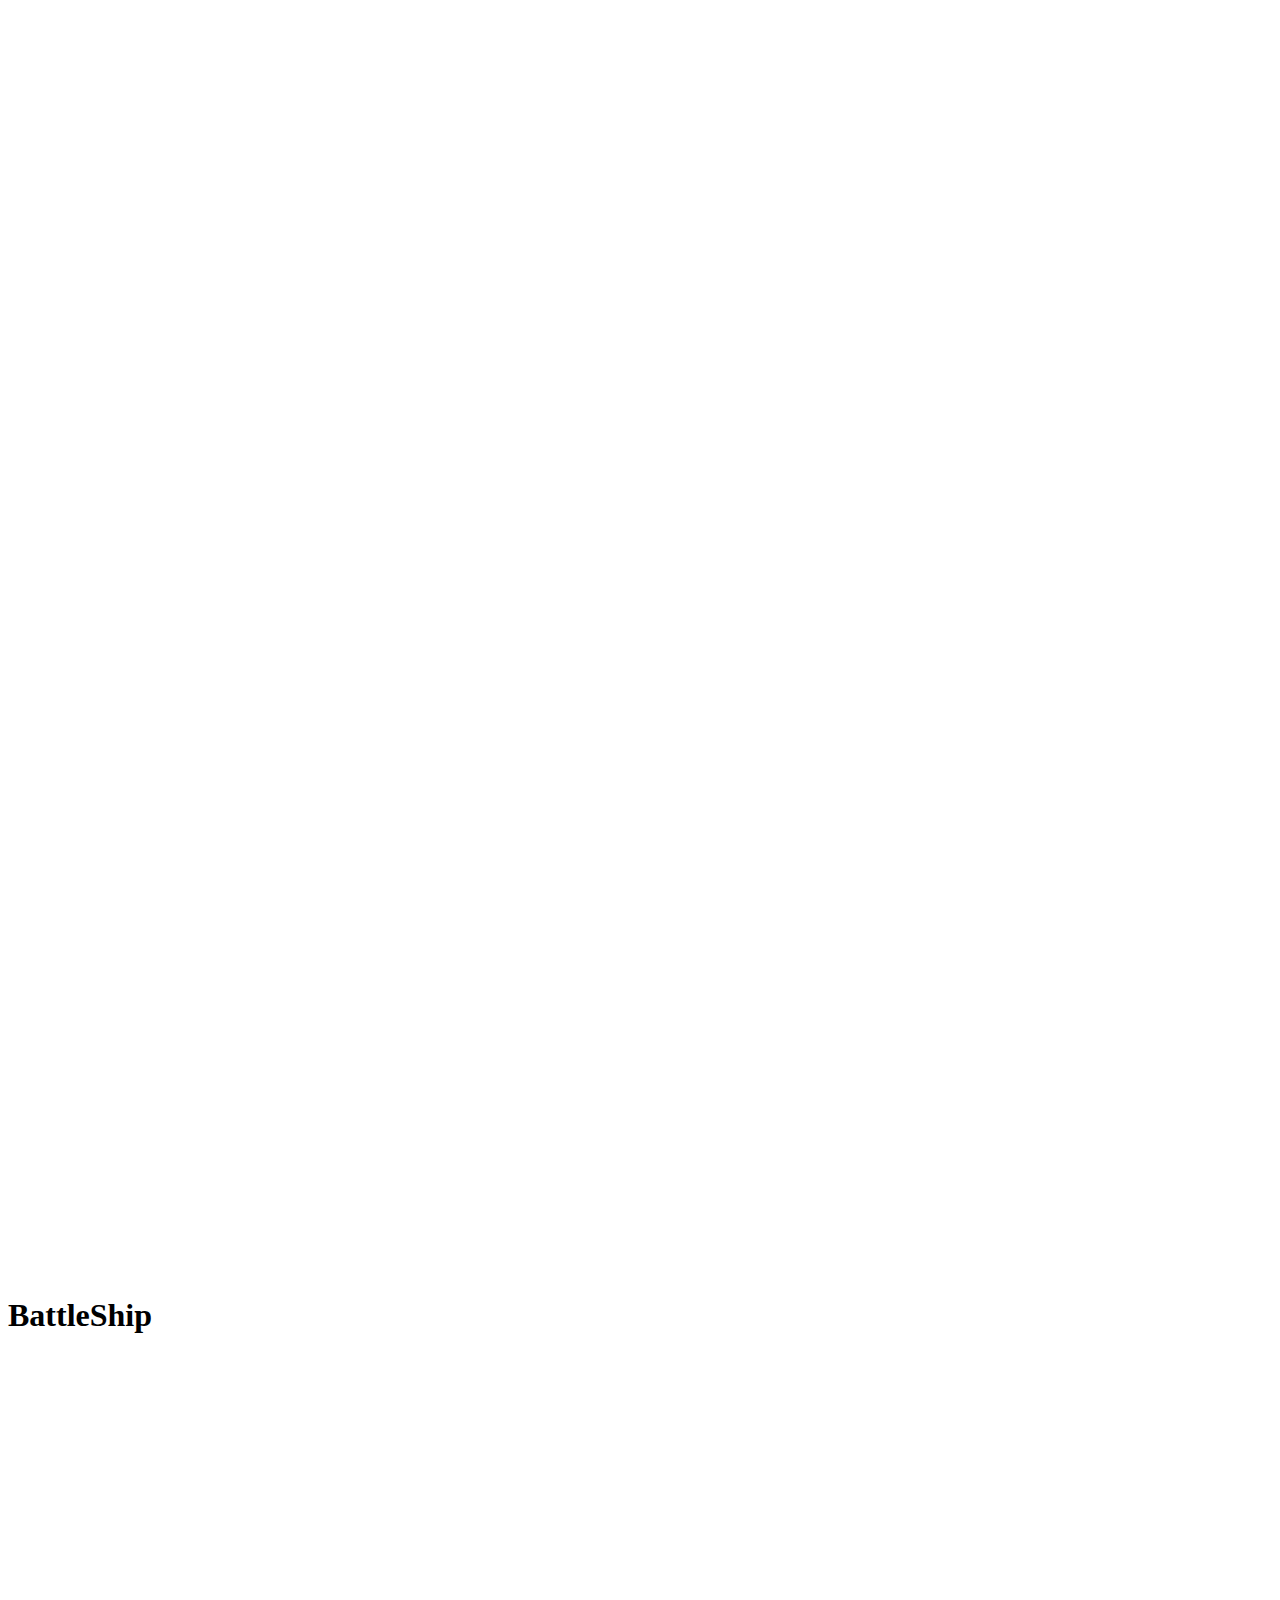
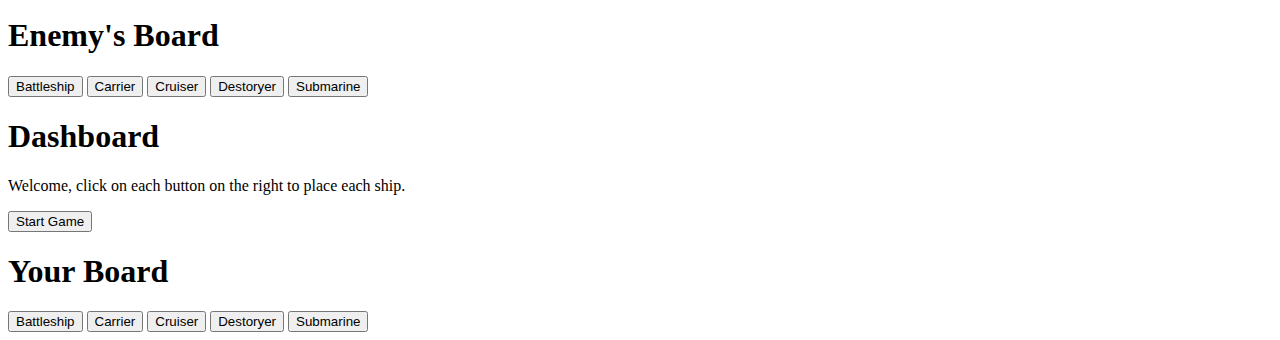
==== index.html @ da105423 "added html" ====
<!DOCTYPE html>
<html lang="en">
  <head>
    <meta charset="UTF-8" />
    <meta http-equiv="X-UA-Compatible" content="IE=edge" />
    <meta name="viewport" content="width=device-width, initial-scale=1.0" />
    <script src="./Ships/Carrier.js" type="module" defer></script>
    <script src="./Ships/Battleship.js" type="module" defer></script>
    <script src="./Ships/Cruiser.js" type="module" defer></script>
    <script src="./Ships/Destroyer.js" type="module" defer></script>
    <script src="./Ships/Submarine.js" type="module" defer></script>
    <script src="index.js" type="module" defer></script>
    <link rel="stylesheet" href="index.css" />
    <title>BattleShip</title>
  </head>

  <!--Hey! This is the original version
of Simple CSS Waves-->

  <div class="header">
    <!--Content before waves-->
    <div class="inner-header flex">
      <!--Just the logo.. Don't mind this-->
      <svg
        version="1.1"
        class="logo"
        baseProfile="tiny"
        id="Layer_1"
        xmlns="http://www.w3.org/2000/svg"
        xmlns:xlink="http://www.w3.org/1999/xlink"
        x="0px"
        y="0px"
        viewBox="0 0 500 500"
        xml:space="preserve"
      >
        <path
          fill="#FFFFFF"
          stroke="#000000"
          stroke-width="10"
          stroke-miterlimit="10"
          d="M57,283"
        />
        <g>
          <path
            fill="#fff"
            d="M250.4,0.8C112.7,0.8,1,112.4,1,250.2c0,137.7,111.7,249.4,249.4,249.4c137.7,0,249.4-111.7,249.4-249.4
C499.8,112.4,388.1,0.8,250.4,0.8z M383.8,326.3c-62,0-101.4-14.1-117.6-46.3c-17.1-34.1-2.3-75.4,13.2-104.1
c-22.4,3-38.4,9.2-47.8,18.3c-11.2,10.9-13.6,26.7-16.3,45c-3.1,20.8-6.6,44.4-25.3,62.4c-19.8,19.1-51.6,26.9-100.2,24.6l1.8-39.7		c35.9,1.6,59.7-2.9,70.8-13.6c8.9-8.6,11.1-22.9,13.5-39.6c6.3-42,14.8-99.4,141.4-99.4h41L333,166c-12.6,16-45.4,68.2-31.2,96.2	c9.2,18.3,41.5,25.6,91.2,24.2l1.1,39.8C390.5,326.2,387.1,326.3,383.8,326.3z"
          />
        </g>
      </svg>
      <h1>BattleShip</h1>
    </div>

    <!--Waves Container-->
    <div>
      <svg
        class="waves"
        xmlns="http://www.w3.org/2000/svg"
        xmlns:xlink="http://www.w3.org/1999/xlink"
        viewBox="0 24 150 28"
        preserveAspectRatio="none"
        shape-rendering="auto"
      >
        <defs>
          <path
            id="gentle-wave"
            d="M-160 44c30 0 58-18 88-18s 58 18 88 18 58-18 88-18 58 18 88 18 v44h-352z"
          />
        </defs>
        <g class="parallax">
          <use
            xlink:href="#gentle-wave"
            x="48"
            y="0"
            fill="rgba(255,255,255,0.7"
          />
          <use
            xlink:href="#gentle-wave"
            x="48"
            y="3"
            fill="rgba(255,255,255,0.5)"
          />
          <use
            xlink:href="#gentle-wave"
            x="48"
            y="5"
            fill="rgba(255,255,255,0.3)"
          />
          <use xlink:href="#gentle-wave" x="48" y="7" fill="#fff" />
        </g>
      </svg>
    </div>
    <!--Waves end-->
  </div>
  <!--Header ends-->

  <!--Content starts-->
  <div class="content flex">
    <body>
      <div class="parent-container">
        <div class="container">
          <h1 class="board-titles">Enemy's Board</h1>
          <div class="board" id="attackBoard"></div>
          <div class="buttons">
            <button class="enemy-btn ships" id="enemy-0">Battleship</button>
            <button class="enemy-btn ships" id="enemy-1">Carrier</button>
            <button class="enemy-btn ships" id="enemy-2">Cruiser</button>
            <button class="enemy-btn ships" id="enemy-3">Destoryer</button>
            <button class="enemy-btn ships" id="enemy-4">Submarine</button>
          </div>
        </div>
        <div class="dash">
          <h1 class="dash-content">Dashboard</h1>
          <p class="dash-text">Welcome, click on <span>each button</span> on the right to place each ship.</p>
          <button class="user-btn ships">Start Game</button>
        </div>
        <div class="container">
          <h1 class="board-titles">Your Board</h1>
          <div class="board" id="playerBoard"></div>
          <div class="buttons">
            <button class="user-btn ships" id="user-0">Battleship</button>
            <button class="user-btn ships" id="user-1">Carrier</button>
            <button class="user-btn ships" id="user-2">Cruiser</button>
            <button class="user-btn ships" id="user-3">Destoryer</button>
            <button class="user-btn ships" id="user-4">Submarine</button>
          </div>
        </div>
      </div>
    </body>
  </div>
  <!--Content ends-->
</html>
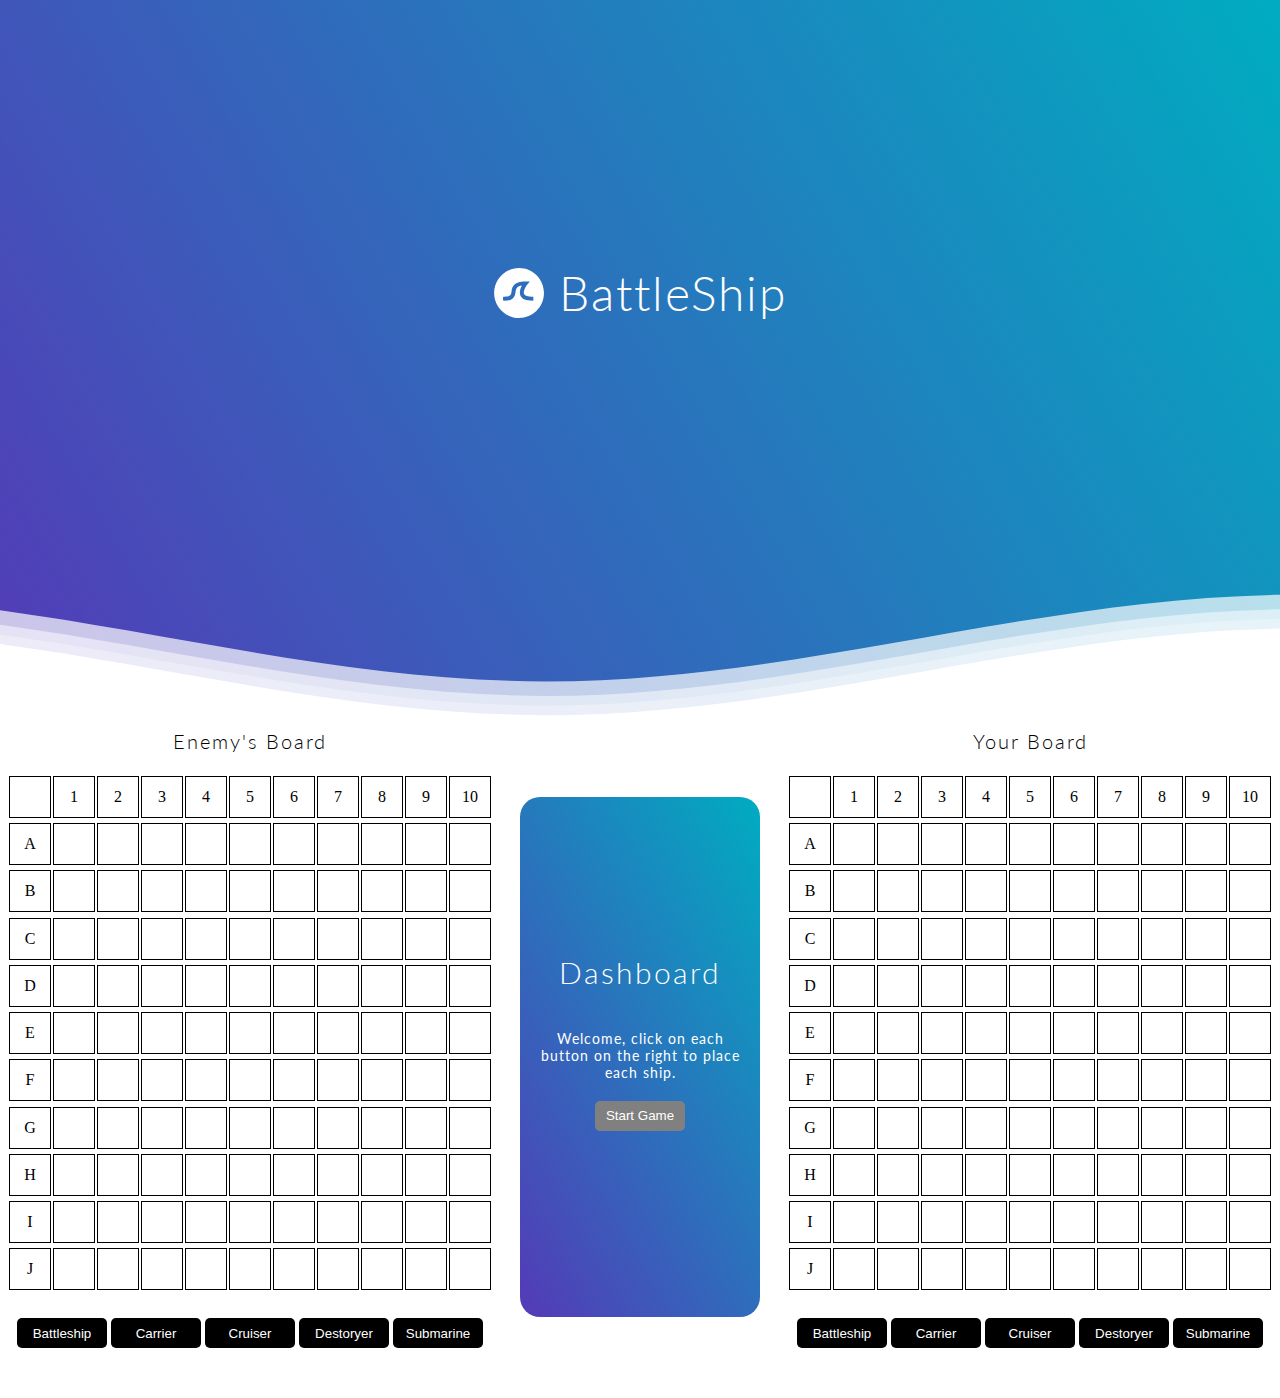
==== commit 656826ab: "added user setships" ====
--- a/index.html
+++ b/index.html
@@ -113,7 +113,7 @@
         <div class="dash">
           <h1 class="dash-content">Dashboard</h1>
           <p class="dash-text">Welcome, click on <span>each button</span> on the right to place each ship.</p>
-          <button class="user-btn ships">Start Game</button>
+          <button class="user-btn ships" id="start-game">Start Game</button>
         </div>
         <div class="container">
           <h1 class="board-titles">Your Board</h1>
--- a/index.css
+++ b/index.css
@@ -0,0 +1,249 @@
+@import url(//fonts.googleapis.com/css?family=Lato:300:400);
+body {
+  margin: 0;
+  height: 100vh;
+}
+
+.parent-container {
+  margin-top: 500px;
+  width: 100%;
+  display: flex;
+  flex-direction: row;
+  justify-content: space-between;
+  align-items: center;
+  overflow: scroll;
+}
+
+.container {
+  height: 100%;
+  width: 50%;
+  min-width: 500px;
+  display: flex;
+  justify-content: center;
+  align-items: center;
+  flex-direction: column;
+}
+
+.dash {
+  height: 520px;
+  min-width: 200px;
+  color: white;
+  margin: 0 20px;
+  display: flex;
+  flex-direction: column;
+  justify-content: center;
+  align-items: center;
+  border-radius: 20px;
+  background: linear-gradient(
+    60deg,
+    rgba(84, 58, 183, 1) 0%,
+    rgba(0, 172, 193, 1) 100%
+  );
+}
+
+.dash-text {
+  color: white;
+  margin: 20px 20px;
+}
+
+.board {
+  margin: 20px 20px;
+  max-height: 520px;
+  max-width: 520px;
+  min-height: 520px;
+  min-width: 520px;
+  display: flex;
+  flex-wrap: wrap;
+  justify-content: center;
+  align-items: center;
+  color: black;
+}
+
+.cells {
+  min-width: 40px;
+  min-height: 40px;
+  max-width: 40px;
+  max-height: 40px;
+  margin: 1px 1px;
+  border: 1px solid black;
+  display: flex;
+  text-align: center;
+  justify-content: center;
+  align-items: center;
+  color: black;
+}
+
+.buttons {
+  margin: 5px 0 50px 0;
+  width: 484px;
+  height: 30px;
+  display: flex;
+  justify-content: center;
+  align-content: center;
+}
+
+.ships {
+  width: 90px;
+  height: 30px;
+  border: none;
+  color: white;
+  margin: 0px 2px 50px 2px;
+  border-radius: 5px;
+}
+
+.enemy-btn {
+  background-color: black;
+  color: white;
+}
+
+.user-btn {
+  background-color: black;
+  color: white;
+  cursor: pointer;
+}
+
+.ships:hover {
+  background-color: crimson;
+  color: white;
+}
+
+.enemy:hover {
+  background-color: rgba(84, 58, 183, 1);
+  cursor: pointer;
+  color: white;
+}
+
+.user:hover {
+  background-color: rgba(0, 172, 193, 1);
+  color: white;
+}
+
+.dash-content {
+  font-family: "Lato", sans-serif;
+  font-weight: 300;
+  font-size: 30px;
+}
+
+.board-titles {
+  font-family: "Lato", sans-serif;
+  font-weight: 300;
+  font-size: 20px;
+  margin-bottom: 0;
+}
+
+#start-game {
+  background-color: grey;
+}
+
+
+/*
+Waves from:
+https://codepen.io/goodkatz/pen/LYPGxQz?editors=0100
+*/
+
+h1 {
+  font-family: "Lato", sans-serif;
+  font-weight: 300;
+  letter-spacing: 2px;
+  font-size: 48px;
+}
+
+p {
+  font-family: "Lato", sans-serif;
+  letter-spacing: 1px;
+  font-size: 14px;
+  color: #333333;
+}
+
+.header {
+  position: relative;
+  text-align: center;
+  background: linear-gradient(
+    60deg,
+    rgba(84, 58, 183, 1) 0%,
+    rgba(0, 172, 193, 1) 100%
+  );
+  color: white;
+}
+
+.logo {
+  width: 50px;
+  fill: white;
+  padding-right: 15px;
+  display: inline-block;
+  vertical-align: middle;
+}
+
+.inner-header {
+  height: 65vh;
+  width: 100%;
+  margin: 0;
+  padding: 0;
+}
+
+.flex {
+  /*Flexbox for containers*/
+  display: flex;
+  justify-content: center;
+  align-items: center;
+  text-align: center;
+}
+
+.waves {
+  position: relative;
+  width: 100%;
+  height: 15vh;
+  margin-bottom: -7px; /*Fix for safari gap*/
+  min-height: 100px;
+  max-height: 150px;
+}
+
+.content {
+  position: relative;
+  height: 20vh;
+  text-align: center;
+  background-color: white;
+}
+
+/* Animation */
+
+.parallax > use {
+  animation: move-forever 25s cubic-bezier(0.55, 0.5, 0.45, 0.5) infinite;
+}
+.parallax > use:nth-child(1) {
+  animation-delay: -2s;
+  animation-duration: 7s;
+}
+.parallax > use:nth-child(2) {
+  animation-delay: -3s;
+  animation-duration: 10s;
+}
+.parallax > use:nth-child(3) {
+  animation-delay: -4s;
+  animation-duration: 13s;
+}
+.parallax > use:nth-child(4) {
+  animation-delay: -5s;
+  animation-duration: 20s;
+}
+@keyframes move-forever {
+  0% {
+    transform: translate3d(-90px, 0, 0);
+  }
+  100% {
+    transform: translate3d(85px, 0, 0);
+  }
+}
+/*Shrinking for mobile*/
+@media (max-width: 768px) {
+  .waves {
+    height: 40px;
+    min-height: 40px;
+  }
+  .content {
+    height: 30vh;
+  }
+  h1 {
+    font-size: 24px;
+  }
+}
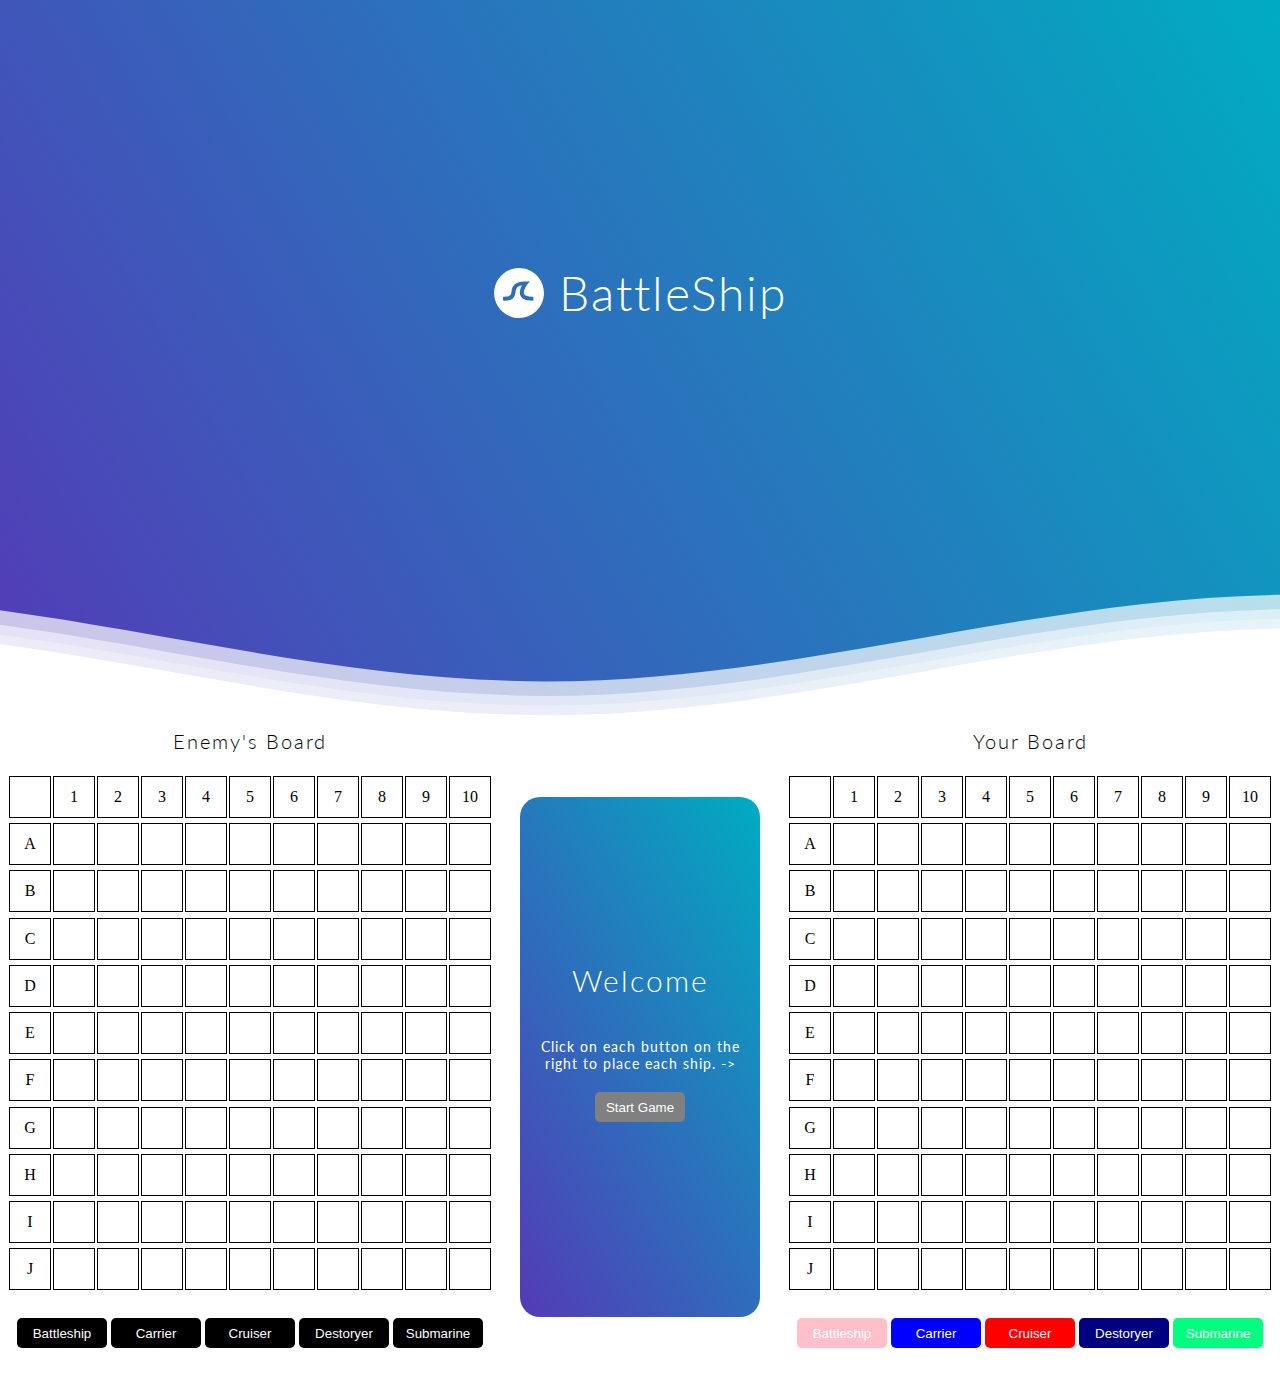
==== commit 8e656f29: "full game working" ====
--- a/index.html
+++ b/index.html
@@ -111,8 +111,8 @@
           </div>
         </div>
         <div class="dash">
-          <h1 class="dash-content">Dashboard</h1>
-          <p class="dash-text">Welcome, click on <span>each button</span> on the right to place each ship.</p>
+          <h1 class="dash-content">Welcome</h1>
+          <p class="dash-text">Click on <span>each button</span> on the right to place each ship. -></p>
           <button class="user-btn ships" id="start-game">Start Game</button>
         </div>
         <div class="container">
--- a/index.css
+++ b/index.css
@@ -113,11 +113,6 @@
   color: white;
 }
 
-.user:hover {
-  background-color: rgba(0, 172, 193, 1);
-  color: white;
-}
-
 .dash-content {
   font-family: "Lato", sans-serif;
   font-weight: 300;
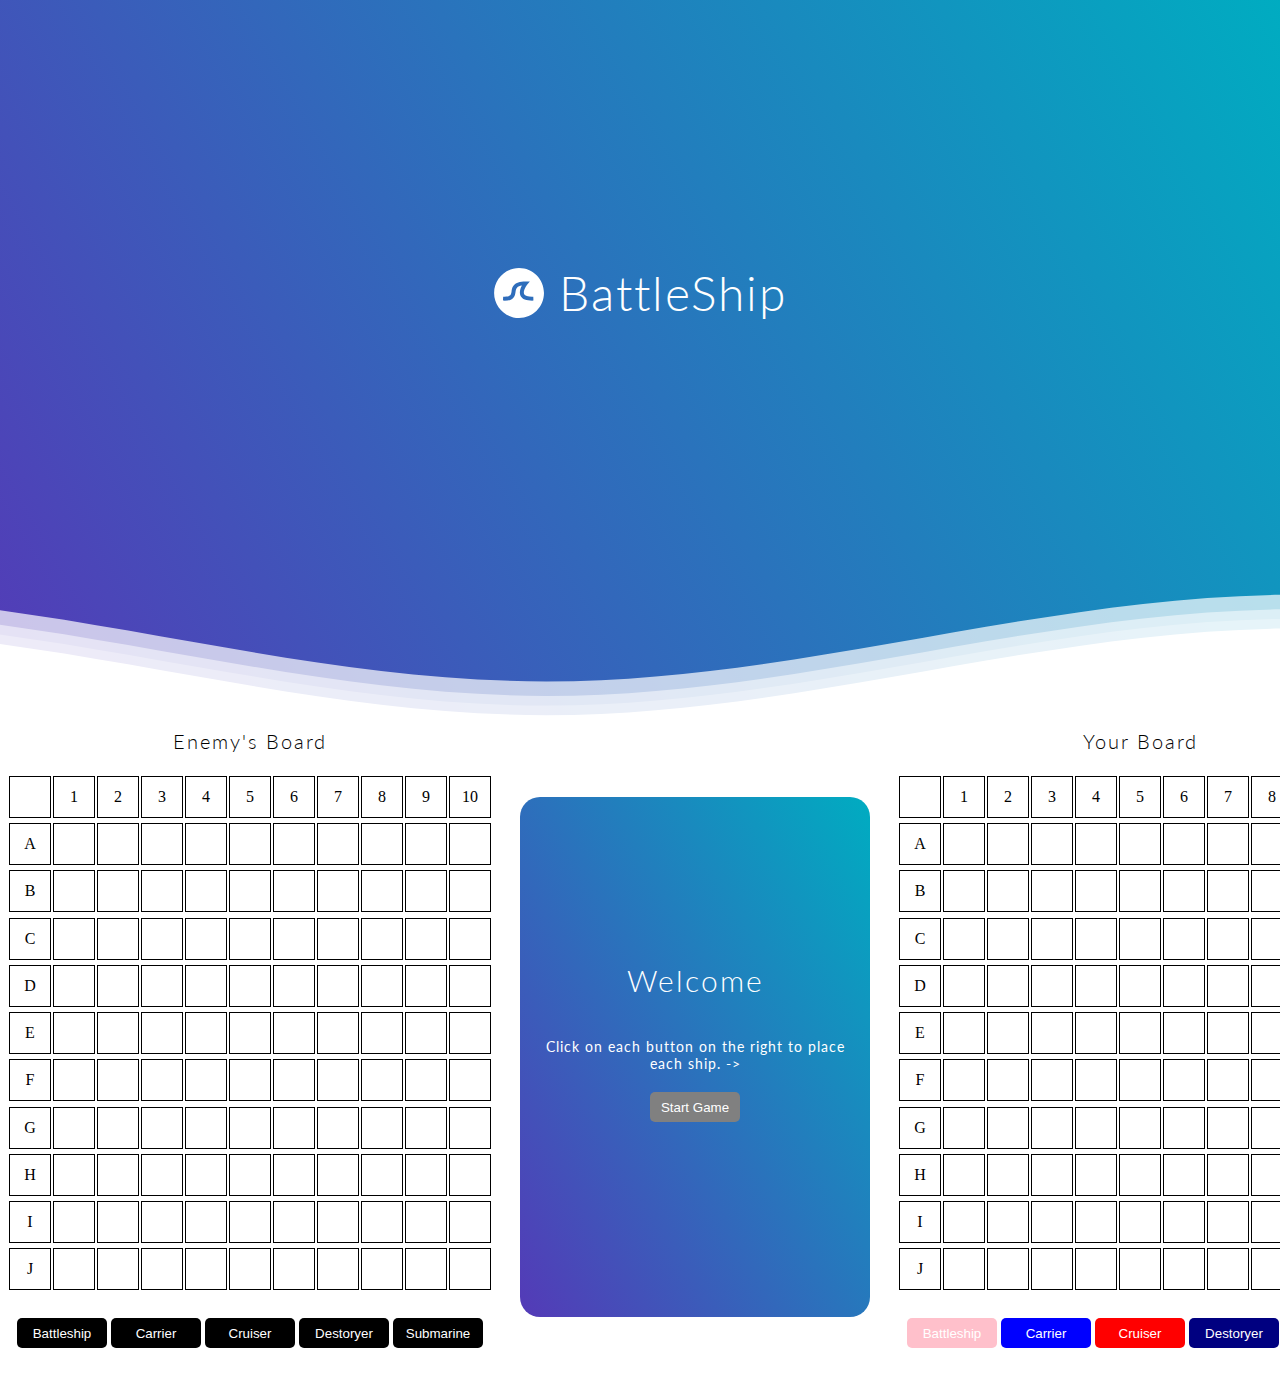
==== commit 24fd4fed: "replay mode working" ====
--- a/index.html
+++ b/index.html
@@ -111,8 +111,8 @@
           </div>
         </div>
         <div class="dash">
-          <h1 class="dash-content">Welcome</h1>
-          <p class="dash-text">Click on <span>each button</span> on the right to place each ship. -></p>
+          <h1 id="dash-title">Welcome</h1>
+          <p id="dash-text">Click on <span>each button</span> on the right to place each ship. -></p>
           <button class="user-btn ships" id="start-game">Start Game</button>
         </div>
         <div class="container">
--- a/index.css
+++ b/index.css
@@ -26,7 +26,7 @@
 
 .dash {
   height: 520px;
-  min-width: 200px;
+  min-width: 350px;
   color: white;
   margin: 0 20px;
   display: flex;
@@ -40,8 +40,13 @@
     rgba(0, 172, 193, 1) 100%
   );
 }
-
-.dash-text {
+#dash-title {
+  font-family: "Lato", sans-serif;
+  font-weight: 300;
+  font-size: 30px;
+}
+
+#dash-text {
   color: white;
   margin: 20px 20px;
 }
@@ -113,12 +118,6 @@
   color: white;
 }
 
-.dash-content {
-  font-family: "Lato", sans-serif;
-  font-weight: 300;
-  font-size: 30px;
-}
-
 .board-titles {
   font-family: "Lato", sans-serif;
   font-weight: 300;
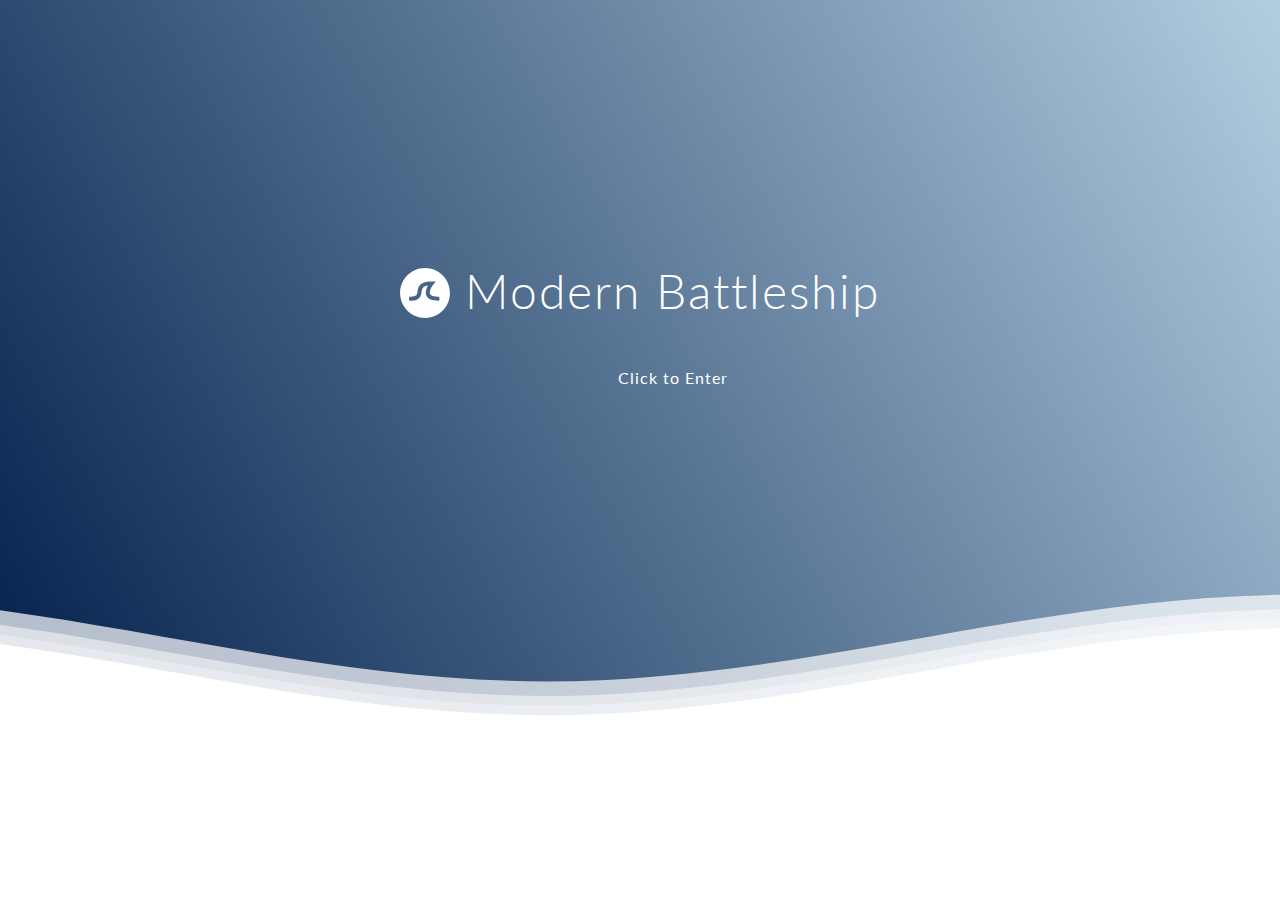
==== commit 567a3866: "style touches" ====
--- a/index.html
+++ b/index.html
@@ -1,20 +1,14 @@
 <!DOCTYPE html>
 <html lang="en">
-  <head>
-    <meta charset="UTF-8" />
-    <meta http-equiv="X-UA-Compatible" content="IE=edge" />
-    <meta name="viewport" content="width=device-width, initial-scale=1.0" />
-    <script src="./Ships/Carrier.js" type="module" defer></script>
-    <script src="./Ships/Battleship.js" type="module" defer></script>
-    <script src="./Ships/Cruiser.js" type="module" defer></script>
-    <script src="./Ships/Destroyer.js" type="module" defer></script>
-    <script src="./Ships/Submarine.js" type="module" defer></script>
-    <script src="index.js" type="module" defer></script>
-    <link rel="stylesheet" href="index.css" />
-    <title>BattleShip</title>
-  </head>
+<head>
+  <meta charset="UTF-8">
+  <meta http-equiv="X-UA-Compatible" content="IE=edge">
+  <meta name="viewport" content="width=device-width, initial-scale=1.0">
+  <link rel="stylesheet" href="index.css" />
+  <title>Modern Battleship</title>
+</head>
 
-  <!--Hey! This is the original version
+<!--Hey! This is the original version
 of Simple CSS Waves-->
 
   <div class="header">
@@ -49,7 +43,11 @@
           />
         </g>
       </svg>
-      <h1>BattleShip</h1>
+      <div class="home-page">
+        <h1 class="h-text">Modern Battleship</h1>
+        <a href="./game.html"><p class="p-text">Click to Enter</p></a>
+      </div>
+      
     </div>
 
     <!--Waves Container-->
@@ -98,35 +96,7 @@
   <!--Content starts-->
   <div class="content flex">
     <body>
-      <div class="parent-container">
-        <div class="container">
-          <h1 class="board-titles">Enemy's Board</h1>
-          <div class="board" id="attackBoard"></div>
-          <div class="buttons">
-            <button class="enemy-btn ships" id="enemy-0">Battleship</button>
-            <button class="enemy-btn ships" id="enemy-1">Carrier</button>
-            <button class="enemy-btn ships" id="enemy-2">Cruiser</button>
-            <button class="enemy-btn ships" id="enemy-3">Destoryer</button>
-            <button class="enemy-btn ships" id="enemy-4">Submarine</button>
-          </div>
-        </div>
-        <div class="dash">
-          <h1 id="dash-title">Welcome</h1>
-          <p id="dash-text">Click on <span>each button</span> on the right to place each ship. -></p>
-          <button class="user-btn ships" id="start-game">Start Game</button>
-        </div>
-        <div class="container">
-          <h1 class="board-titles">Your Board</h1>
-          <div class="board" id="playerBoard"></div>
-          <div class="buttons">
-            <button class="user-btn ships" id="user-0">Battleship</button>
-            <button class="user-btn ships" id="user-1">Carrier</button>
-            <button class="user-btn ships" id="user-2">Cruiser</button>
-            <button class="user-btn ships" id="user-3">Destoryer</button>
-            <button class="user-btn ships" id="user-4">Submarine</button>
-          </div>
-        </div>
-      </div>
+     
     </body>
   </div>
   <!--Content ends-->
--- a/index.css
+++ b/index.css
@@ -36,8 +36,8 @@
   border-radius: 20px;
   background: linear-gradient(
     60deg,
-    rgba(84, 58, 183, 1) 0%,
-    rgba(0, 172, 193, 1) 100%
+    #011f4b 0%,
+    #b3cde0 100%
   );
 }
 #dash-title {
@@ -78,7 +78,17 @@
   color: black;
 }
 
-.buttons {
+.user-buttons {
+  margin: 5px 0 50px 0;
+  width: 484px;
+  height: 30px;
+  display: flex;
+  justify-content: center;
+  align-content: center;
+  cursor: pointer;
+}
+
+.enemy-buttons {
   margin: 5px 0 50px 0;
   width: 484px;
   height: 30px;
@@ -113,7 +123,7 @@
 }
 
 .enemy:hover {
-  background-color: rgba(84, 58, 183, 1);
+  background-color: #011f4b;
   cursor: pointer;
   color: white;
 }
@@ -127,6 +137,31 @@
 
 #start-game {
   background-color: grey;
+}
+
+span {
+  font-weight: 1000;
+}
+
+.home-page {
+  display: flex;
+  flex-direction: column;
+}
+
+a {
+  text-decoration: none;
+}
+
+.p-text {
+  color: white;
+}
+
+.h-text {
+  margin-top: 80px;
+}
+
+.p-text:hover {
+  text-decoration: underline;
 }
 
 
@@ -145,7 +180,7 @@
 p {
   font-family: "Lato", sans-serif;
   letter-spacing: 1px;
-  font-size: 14px;
+  font-size: 16px;
   color: #333333;
 }
 
@@ -154,8 +189,8 @@
   text-align: center;
   background: linear-gradient(
     60deg,
-    rgba(84, 58, 183, 1) 0%,
-    rgba(0, 172, 193, 1) 100%
+    #011f4b 0%,
+    #b3cde0 100%
   );
   color: white;
 }
